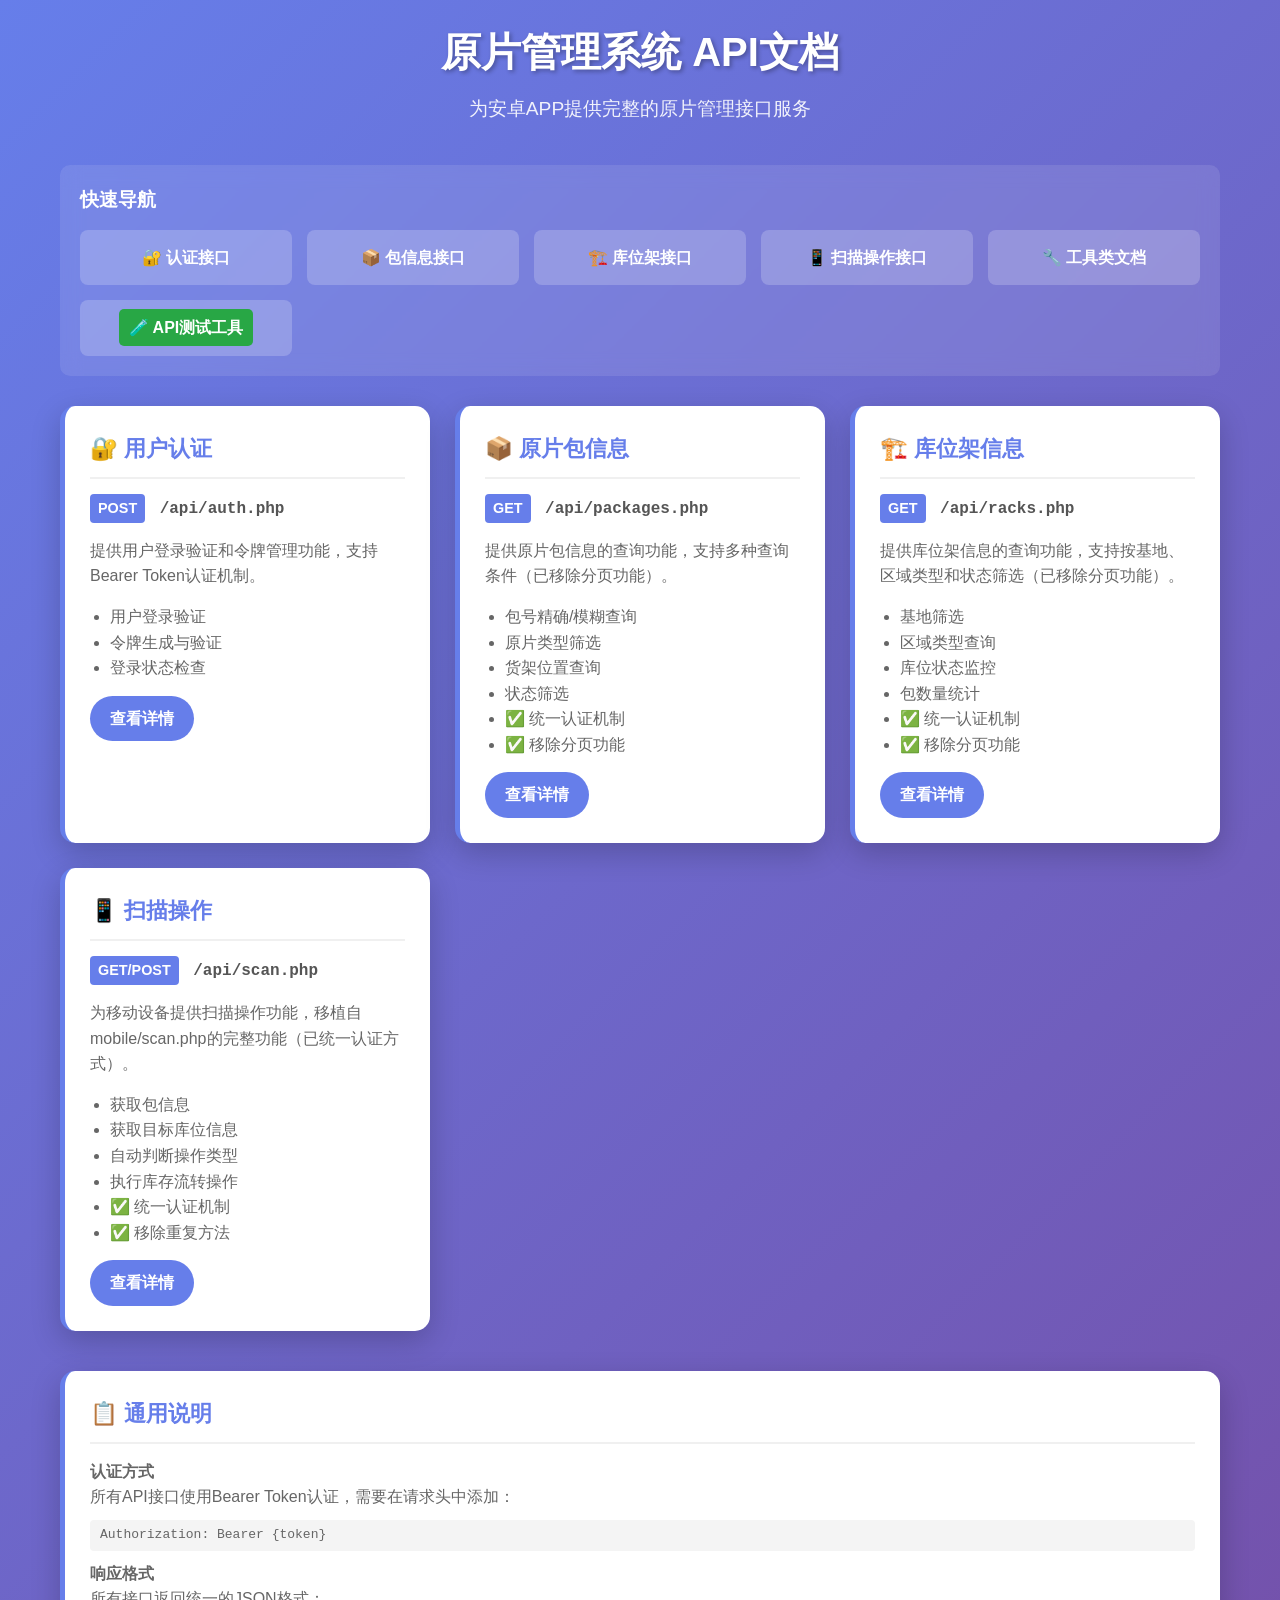
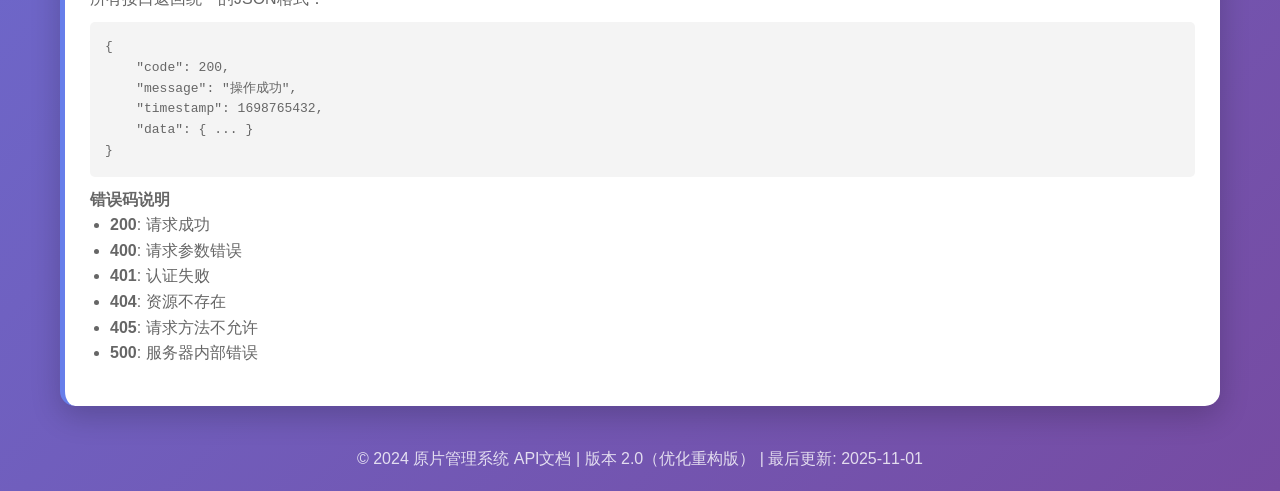
==== api/index.html @ ea099e72 "增加API" ====
<!DOCTYPE html>
<html lang="zh-CN">
<head>
    <meta charset="UTF-8">
    <meta name="viewport" content="width=device-width, initial-scale=1.0">
    <title>原片管理系统 - API文档</title>
    <style>
        * {
            margin: 0;
            padding: 0;
            box-sizing: border-box;
        }
        
        body {
            font-family: 'Segoe UI', Tahoma, Geneva, Verdana, sans-serif;
            line-height: 1.6;
            color: #333;
            background: linear-gradient(135deg, #667eea 0%, #764ba2 100%);
            min-height: 100vh;
        }
        
        .container {
            max-width: 1200px;
            margin: 0 auto;
            padding: 20px;
        }
        
        .header {
            text-align: center;
            margin-bottom: 40px;
            color: white;
        }
        
        .header h1 {
            font-size: 2.5rem;
            margin-bottom: 10px;
            text-shadow: 2px 2px 4px rgba(0,0,0,0.3);
        }
        
        .header p {
            font-size: 1.2rem;
            opacity: 0.9;
        }
        
        .api-grid {
            display: grid;
            grid-template-columns: repeat(auto-fit, minmax(350px, 1fr));
            gap: 25px;
            margin-bottom: 40px;
        }
        
        .api-card {
            background: white;
            border-radius: 15px;
            padding: 25px;
            box-shadow: 0 10px 30px rgba(0,0,0,0.2);
            transition: transform 0.3s ease, box-shadow 0.3s ease;
            border-left: 5px solid #667eea;
        }
        
        .api-card:hover {
            transform: translateY(-5px);
            box-shadow: 0 15px 40px rgba(0,0,0,0.3);
        }
        
        .api-card h3 {
            color: #667eea;
            margin-bottom: 15px;
            font-size: 1.4rem;
            border-bottom: 2px solid #f0f0f0;
            padding-bottom: 10px;
        }
        
        .api-info {
            margin-bottom: 15px;
        }
        
        .api-info .method {
            display: inline-block;
            background: #667eea;
            color: white;
            padding: 3px 8px;
            border-radius: 4px;
            font-size: 0.9rem;
            font-weight: bold;
            margin-right: 10px;
        }
        
        .api-info .endpoint {
            font-family: 'Courier New', monospace;
            color: #555;
            font-weight: bold;
        }
        
        .api-description {
            color: #666;
            margin-bottom: 15px;
        }
        
        .btn {
            display: inline-block;
            background: #667eea;
            color: white;
            padding: 10px 20px;
            border-radius: 25px;
            text-decoration: none;
            font-weight: bold;
            transition: background 0.3s ease;
            border: none;
            cursor: pointer;
        }
        
        .btn:hover {
            background: #5a6fd8;
        }
        
        .footer {
            text-align: center;
            color: white;
            margin-top: 40px;
            opacity: 0.8;
        }
        
        .quick-links {
            background: rgba(255,255,255,0.1);
            border-radius: 10px;
            padding: 20px;
            margin-bottom: 30px;
            backdrop-filter: blur(10px);
        }
        
        .quick-links h3 {
            color: white;
            margin-bottom: 15px;
        }
        
        .link-grid {
            display: grid;
            grid-template-columns: repeat(auto-fit, minmax(200px, 1fr));
            gap: 15px;
        }
        
        .link-item {
            background: rgba(255,255,255,0.2);
            padding: 15px;
            border-radius: 8px;
            text-align: center;
            transition: background 0.3s ease;
        }
        
        .link-item:hover {
            background: rgba(255,255,255,0.3);
        }
        
        .link-item a {
            color: white;
            text-decoration: none;
            font-weight: bold;
        }
        
        @media (max-width: 768px) {
            .api-grid {
                grid-template-columns: 1fr;
            }
            
            .header h1 {
                font-size: 2rem;
            }
        }
    </style>
</head>
<body>
    <div class="container">
        <div class="header">
            <h1>原片管理系统 API文档</h1>
            <p>为安卓APP提供完整的原片管理接口服务</p>
        </div>
        
        <div class="quick-links">
            <h3>快速导航</h3>
            <div class="link-grid">
                <div class="link-item">
                    <a href="auth.html">🔐 认证接口</a>
                </div>
                <div class="link-item">
                    <a href="packages.html">📦 包信息接口</a>
                </div>
                <div class="link-item">
                    <a href="racks.html">🏗️ 库位架接口</a>
                </div>
                <div class="link-item">
                    <a href="scan.html">📱 扫描操作接口</a>
                </div>
                <div class="link-item">
                    <a href="apicommon.html">🔧 工具类文档</a>
                </div>
                <div class="link-item">
                    <a href="test_package_query.html" style="background: #28a745; color: white; padding: 10px; border-radius: 5px;">🧪 API测试工具</a>
                </div>
            </div>
        </div>
        
        <div class="api-grid">
            <div class="api-card">
                <h3>🔐 用户认证</h3>
                <div class="api-info">
                    <span class="method">POST</span>
                    <span class="endpoint">/api/auth.php</span>
                </div>
                <div class="api-description">
                    提供用户登录验证和令牌管理功能，支持Bearer Token认证机制。
                </div>
                <ul style="color: #666; margin-left: 20px; margin-bottom: 15px;">
                    <li>用户登录验证</li>
                    <li>令牌生成与验证</li>
                    <li>登录状态检查</li>
                </ul>
                <a href="auth.html" class="btn">查看详情</a>
            </div>
            
                <div class="api-card">
                <h3>📦 原片包信息</h3>
                <div class="api-info">
                    <span class="method">GET</span>
                    <span class="endpoint">/api/packages.php</span>
                </div>
                <div class="api-description">
                    提供原片包信息的查询功能，支持多种查询条件（已移除分页功能）。
                </div>
                <ul style="color: #666; margin-left: 20px; margin-bottom: 15px;">
                    <li>包号精确/模糊查询</li>
                    <li>原片类型筛选</li>
                    <li>货架位置查询</li>
                    <li>状态筛选</li>
                    <li>✅ 统一认证机制</li>
                    <li>✅ 移除分页功能</li>
                </ul>
                <a href="packages.html" class="btn">查看详情</a>
            </div>
            
            <div class="api-card">
                <h3>🏗️ 库位架信息</h3>
                <div class="api-info">
                    <span class="method">GET</span>
                    <span class="endpoint">/api/racks.php</span>
                </div>
                <div class="api-description">
                    提供库位架信息的查询功能，支持按基地、区域类型和状态筛选（已移除分页功能）。
                </div>
                <ul style="color: #666; margin-left: 20px; margin-bottom: 15px;">
                    <li>基地筛选</li>
                    <li>区域类型查询</li>
                    <li>库位状态监控</li>
                    <li>包数量统计</li>
                    <li>✅ 统一认证机制</li>
                    <li>✅ 移除分页功能</li>
                </ul>
                <a href="racks.html" class="btn">查看详情</a>
            </div>
            
            <div class="api-card">
                <h3>📱 扫描操作</h3>
                <div class="api-info">
                    <span class="method">GET/POST</span>
                    <span class="endpoint">/api/scan.php</span>
                </div>
                <div class="api-description">
                    为移动设备提供扫描操作功能，移植自mobile/scan.php的完整功能（已统一认证方式）。
                </div>
                <ul style="color: #666; margin-left: 20px; margin-bottom: 15px;">
                    <li>获取包信息</li>
                    <li>获取目标库位信息</li>
                    <li>自动判断操作类型</li>
                    <li>执行库存流转操作</li>
                    <li>✅ 统一认证机制</li>
                    <li>✅ 移除重复方法</li>
                </ul>
                <a href="scan.html" class="btn">查看详情</a>
            </div>
        </div>
        
        <div class="api-card">
            <h3>📋 通用说明</h3>
            <div class="api-description">
                <h4>认证方式</h4>
                <p>所有API接口使用Bearer Token认证，需要在请求头中添加：</p>
                <code style="background: #f4f4f4; padding: 5px 10px; border-radius: 4px; display: block; margin: 10px 0;">
                    Authorization: Bearer {token}
                </code>
                
                <h4>响应格式</h4>
                <p>所有接口返回统一的JSON格式：</p>
                <pre style="background: #f4f4f4; padding: 15px; border-radius: 5px; overflow-x: auto; margin: 10px 0;">
{
    "code": 200,
    "message": "操作成功",
    "timestamp": 1698765432,
    "data": { ... }
}</pre>
                
                <h4>错误码说明</h4>
                <ul style="color: #666; margin-left: 20px;">
                    <li><strong>200</strong>: 请求成功</li>
                    <li><strong>400</strong>: 请求参数错误</li>
                    <li><strong>401</strong>: 认证失败</li>
                    <li><strong>404</strong>: 资源不存在</li>
                    <li><strong>405</strong>: 请求方法不允许</li>
                    <li><strong>500</strong>: 服务器内部错误</li>
                </ul>
            </div>
        </div>
        
        <div class="footer">
            <p>© 2024 原片管理系统 API文档 | 版本 2.0（优化重构版） | 最后更新: 2025-11-01</p>
        </div>
    </div>
</body>
</html>
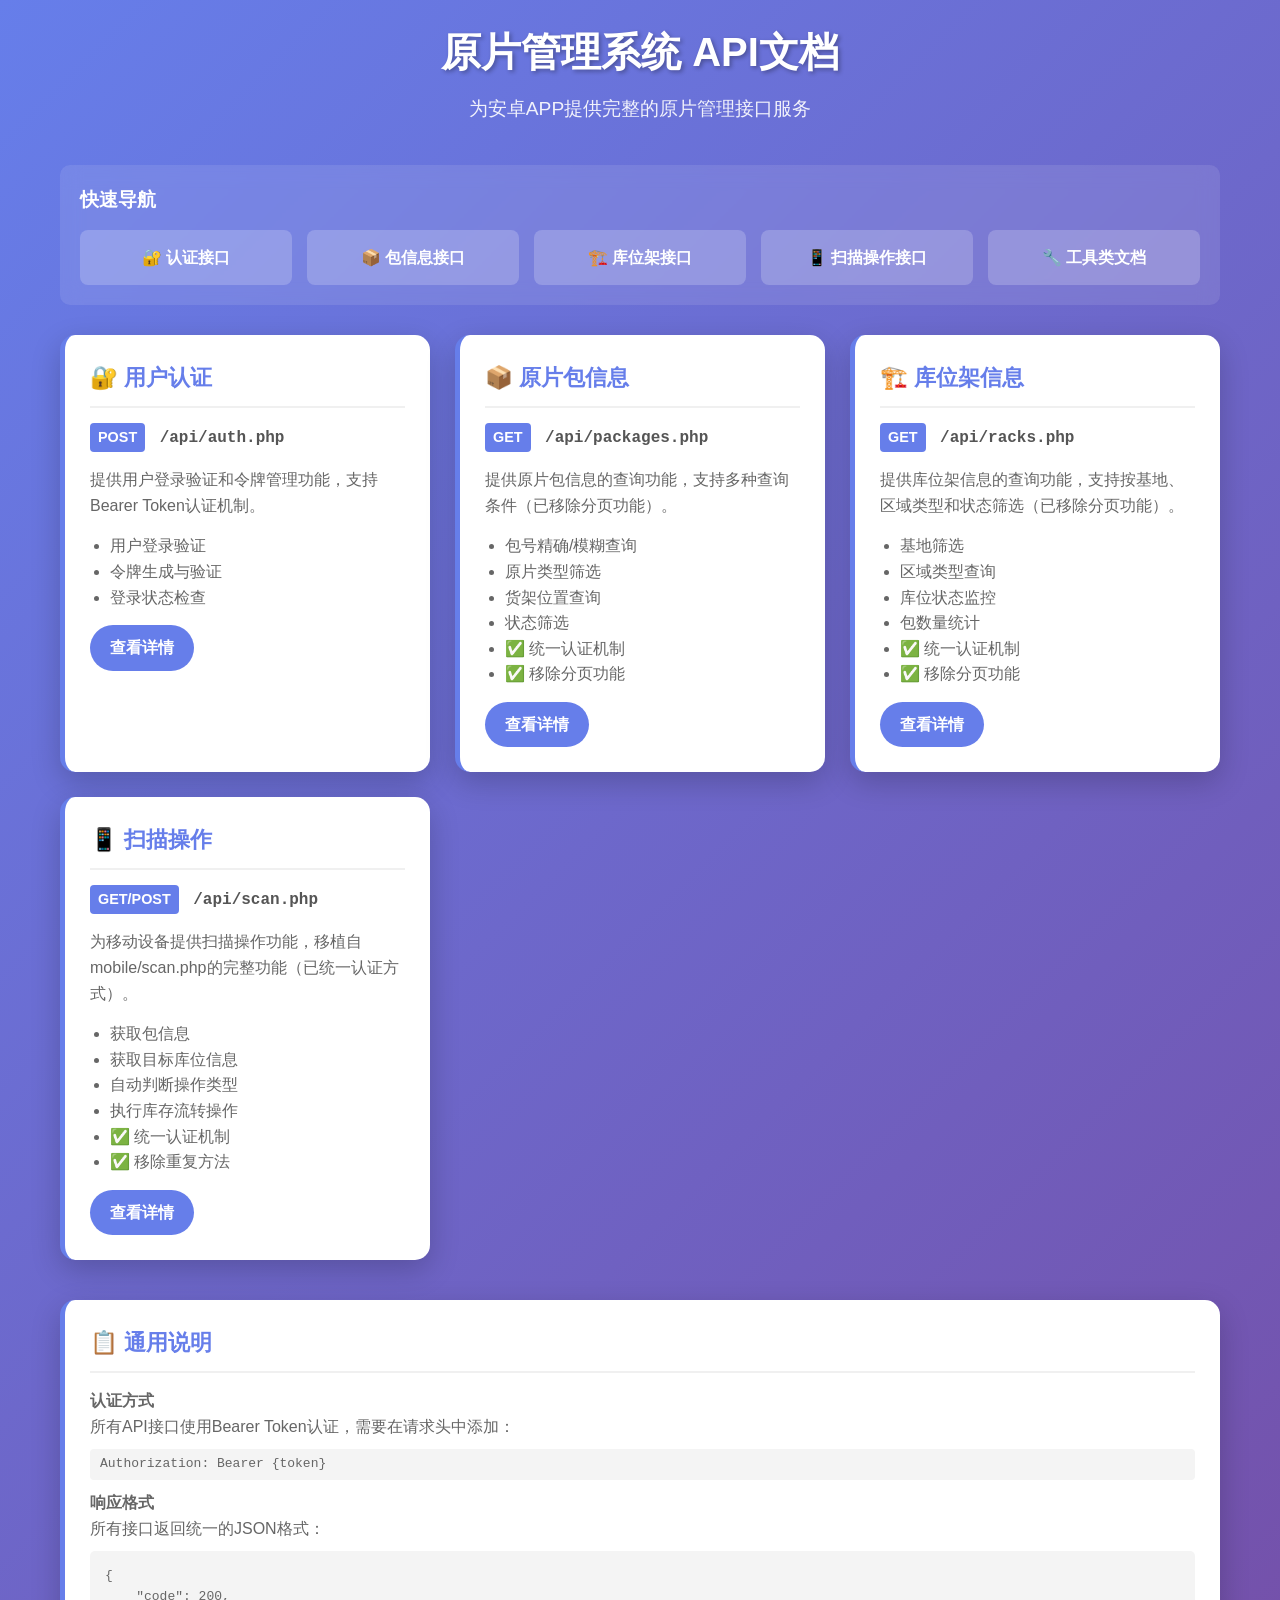
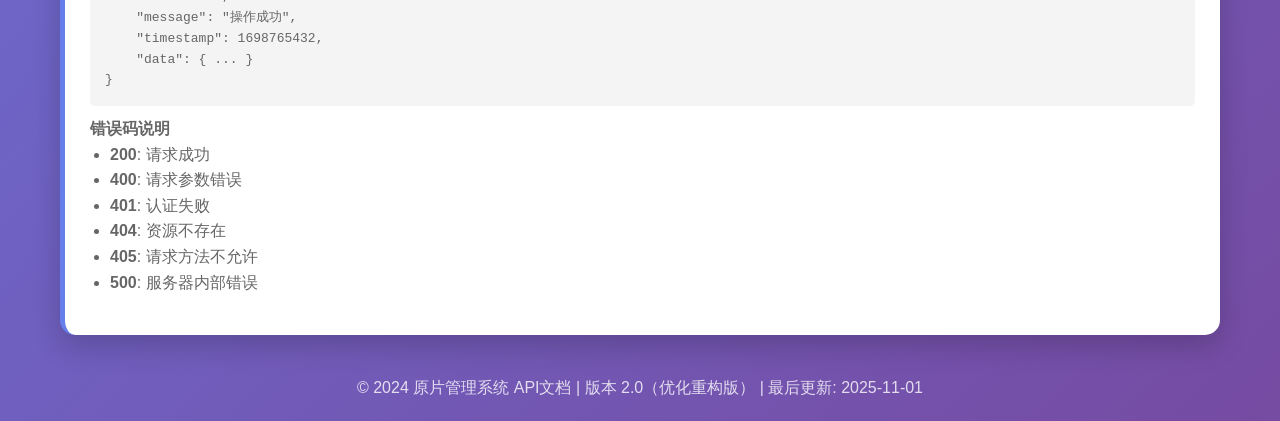
==== commit a876cd03: "modified:   api/index.html modified:   readme.txt" ====
--- a/api/index.html
+++ b/api/index.html
@@ -193,9 +193,6 @@
                 </div>
                 <div class="link-item">
                     <a href="apicommon.html">🔧 工具类文档</a>
-                </div>
-                <div class="link-item">
-                    <a href="test_package_query.html" style="background: #28a745; color: white; padding: 10px; border-radius: 5px;">🧪 API测试工具</a>
                 </div>
             </div>
         </div>
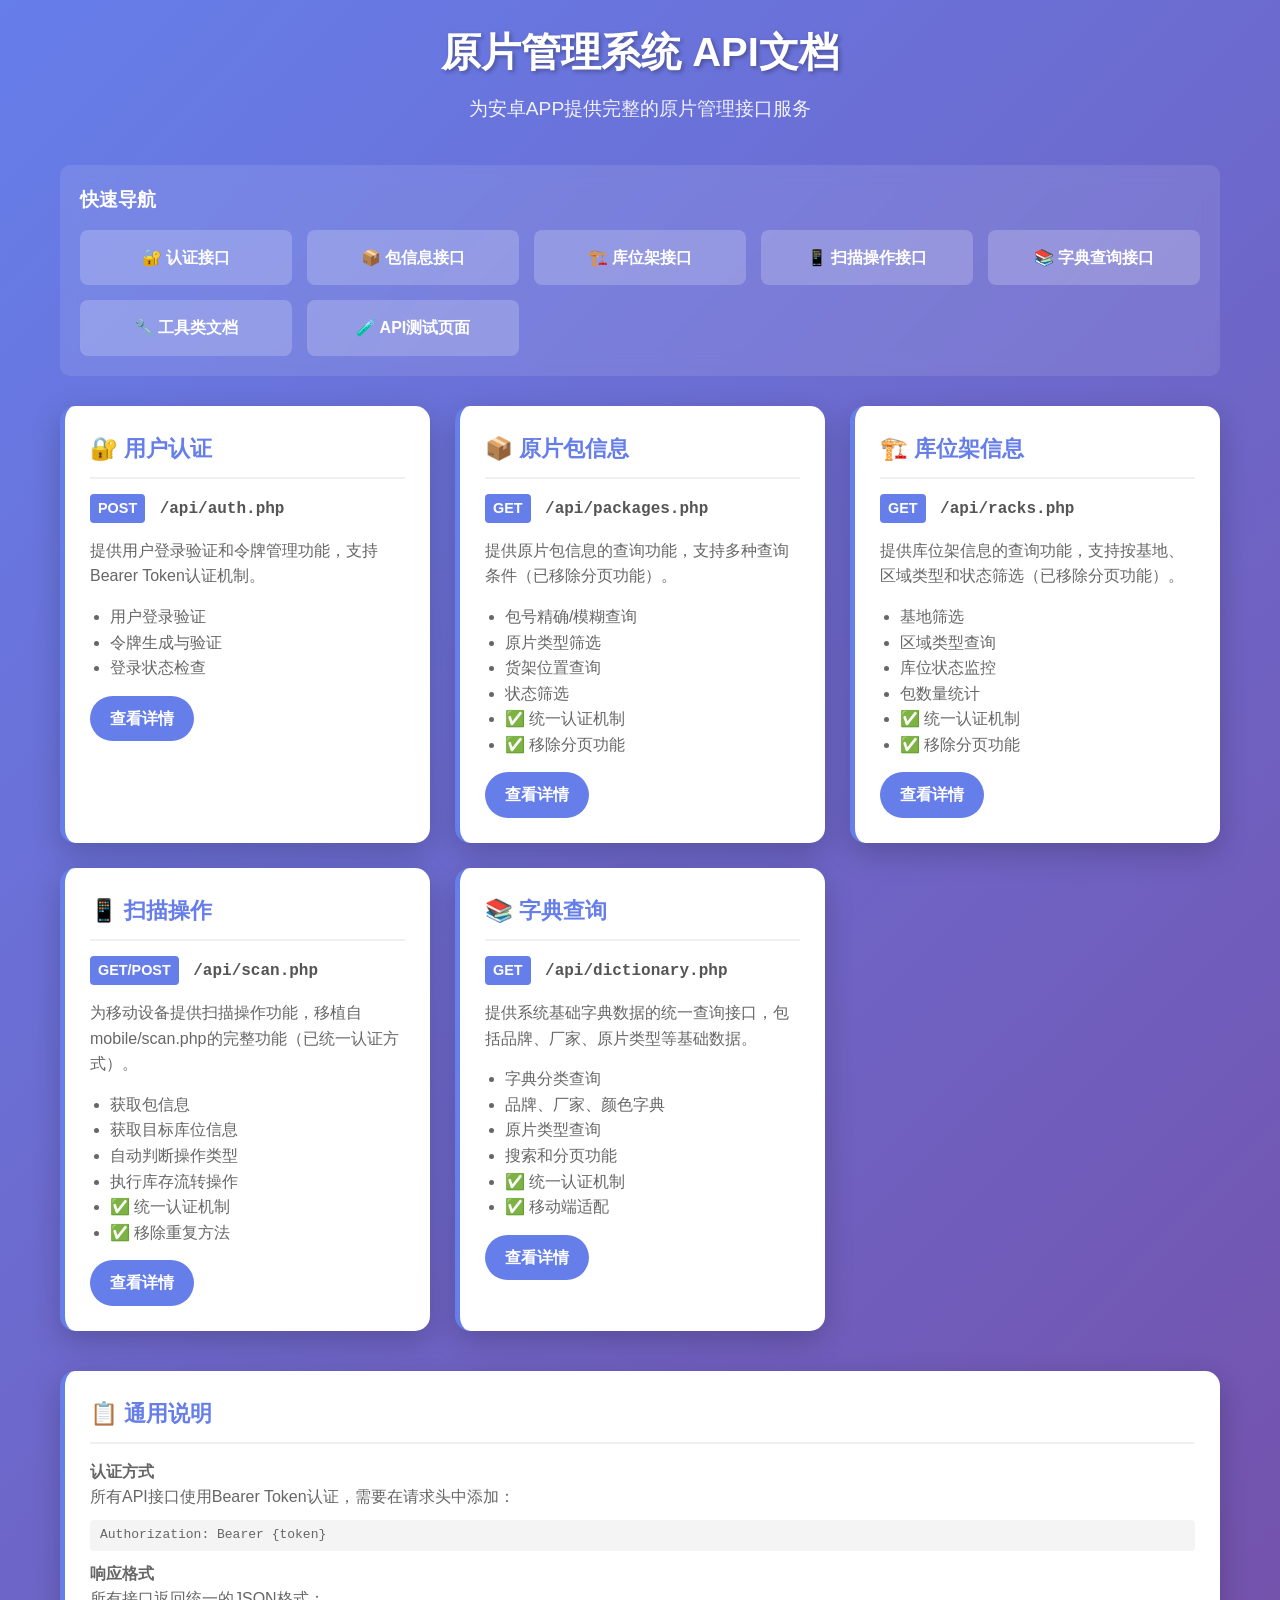
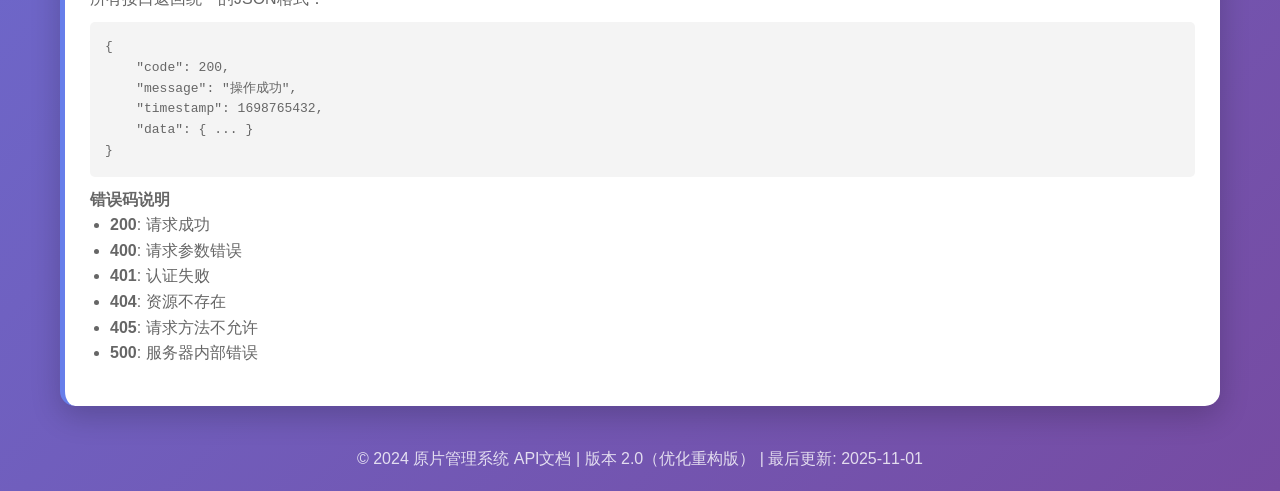
==== commit 2066a94d: "commit 2" ====
--- a/api/index.html
+++ b/api/index.html
@@ -192,7 +192,13 @@
                     <a href="scan.html">📱 扫描操作接口</a>
                 </div>
                 <div class="link-item">
+                    <a href="dictionary.html">📚 字典查询接口</a>
+                </div>
+                <div class="link-item">
                     <a href="apicommon.html">🔧 工具类文档</a>
+                </div>
+                <div class="link-item">
+                    <a href="test.html">🧪 API测试页面</a>
                 </div>
             </div>
         </div>
@@ -273,6 +279,26 @@
                     <li>✅ 移除重复方法</li>
                 </ul>
                 <a href="scan.html" class="btn">查看详情</a>
+            </div>
+            
+            <div class="api-card">
+                <h3>📚 字典查询</h3>
+                <div class="api-info">
+                    <span class="method">GET</span>
+                    <span class="endpoint">/api/dictionary.php</span>
+                </div>
+                <div class="api-description">
+                    提供系统基础字典数据的统一查询接口，包括品牌、厂家、原片类型等基础数据。
+                </div>
+                <ul style="color: #666; margin-left: 20px; margin-bottom: 15px;">
+                    <li>字典分类查询</li>
+                    <li>品牌、厂家、颜色字典</li>
+                    <li>原片类型查询</li>
+                    <li>搜索和分页功能</li>
+                    <li>✅ 统一认证机制</li>
+                    <li>✅ 移动端适配</li>
+                </ul>
+                <a href="dictionary.html" class="btn">查看详情</a>
             </div>
         </div>
         
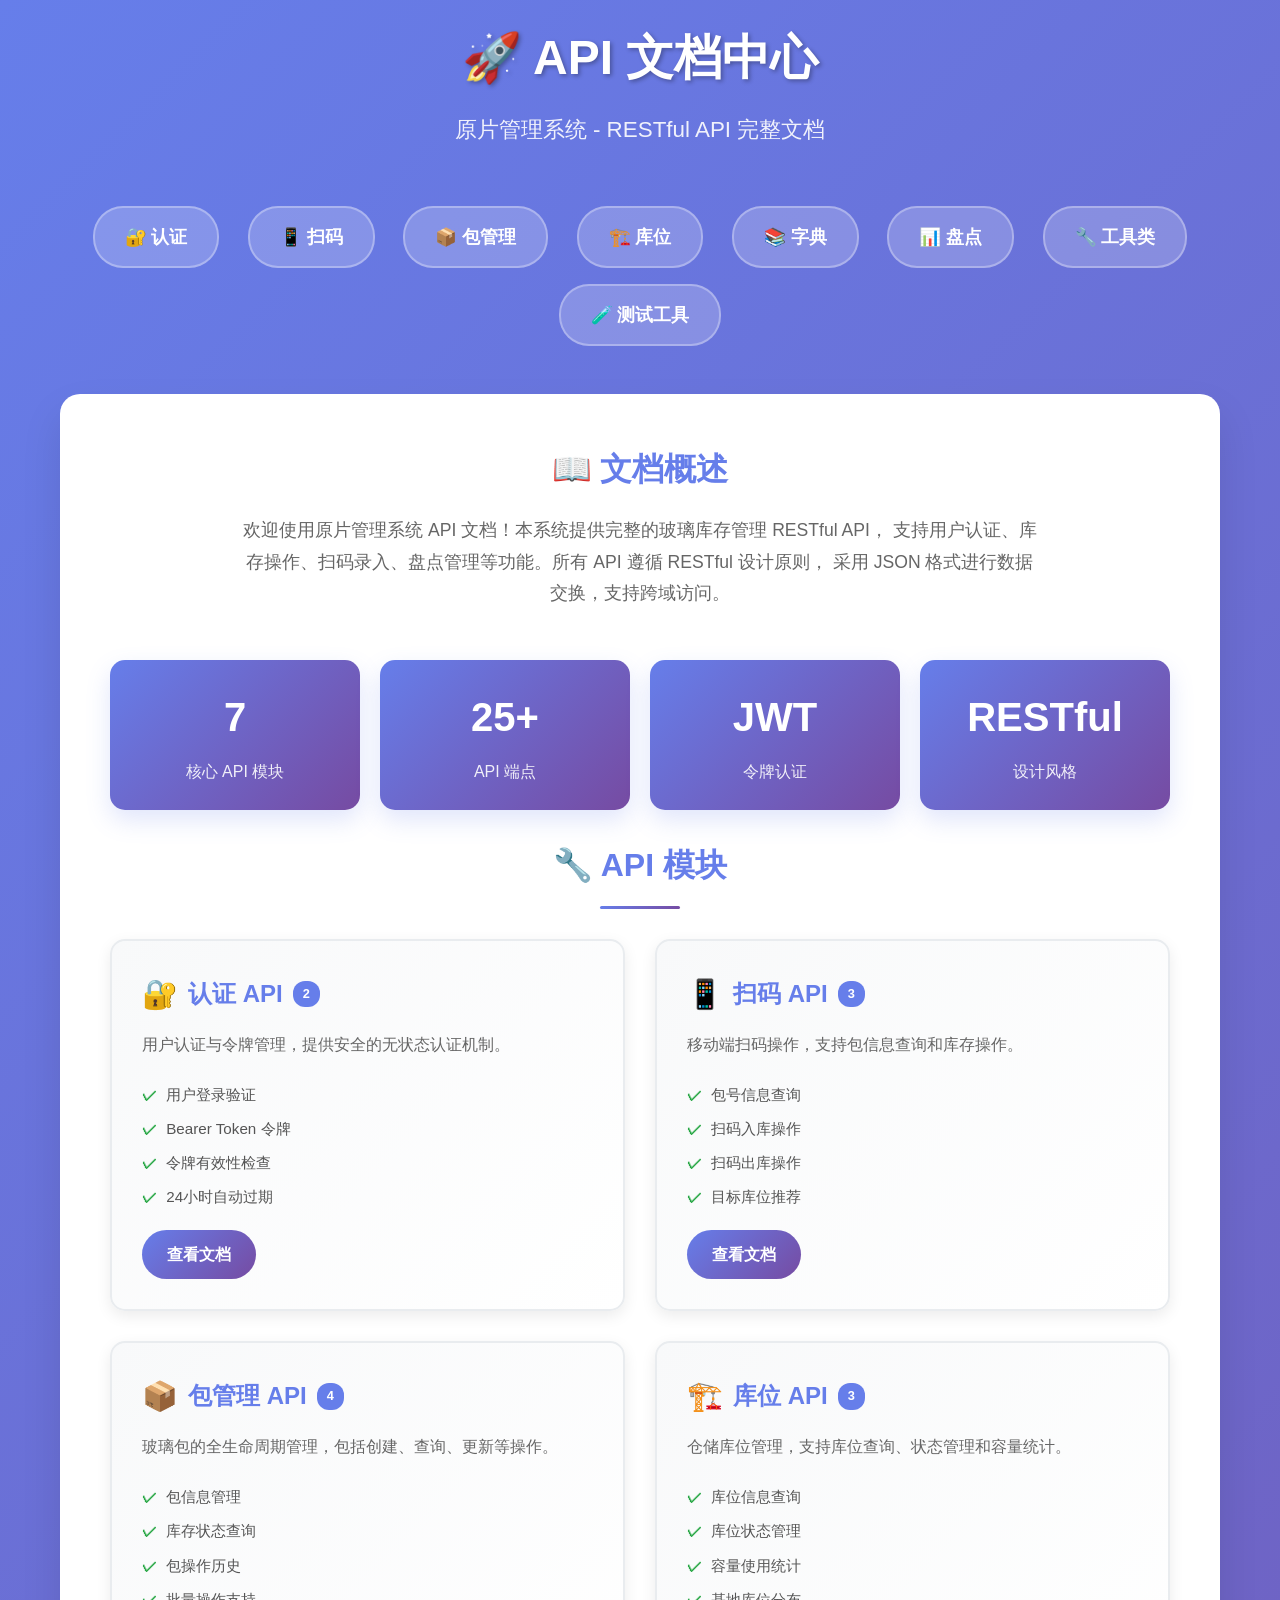
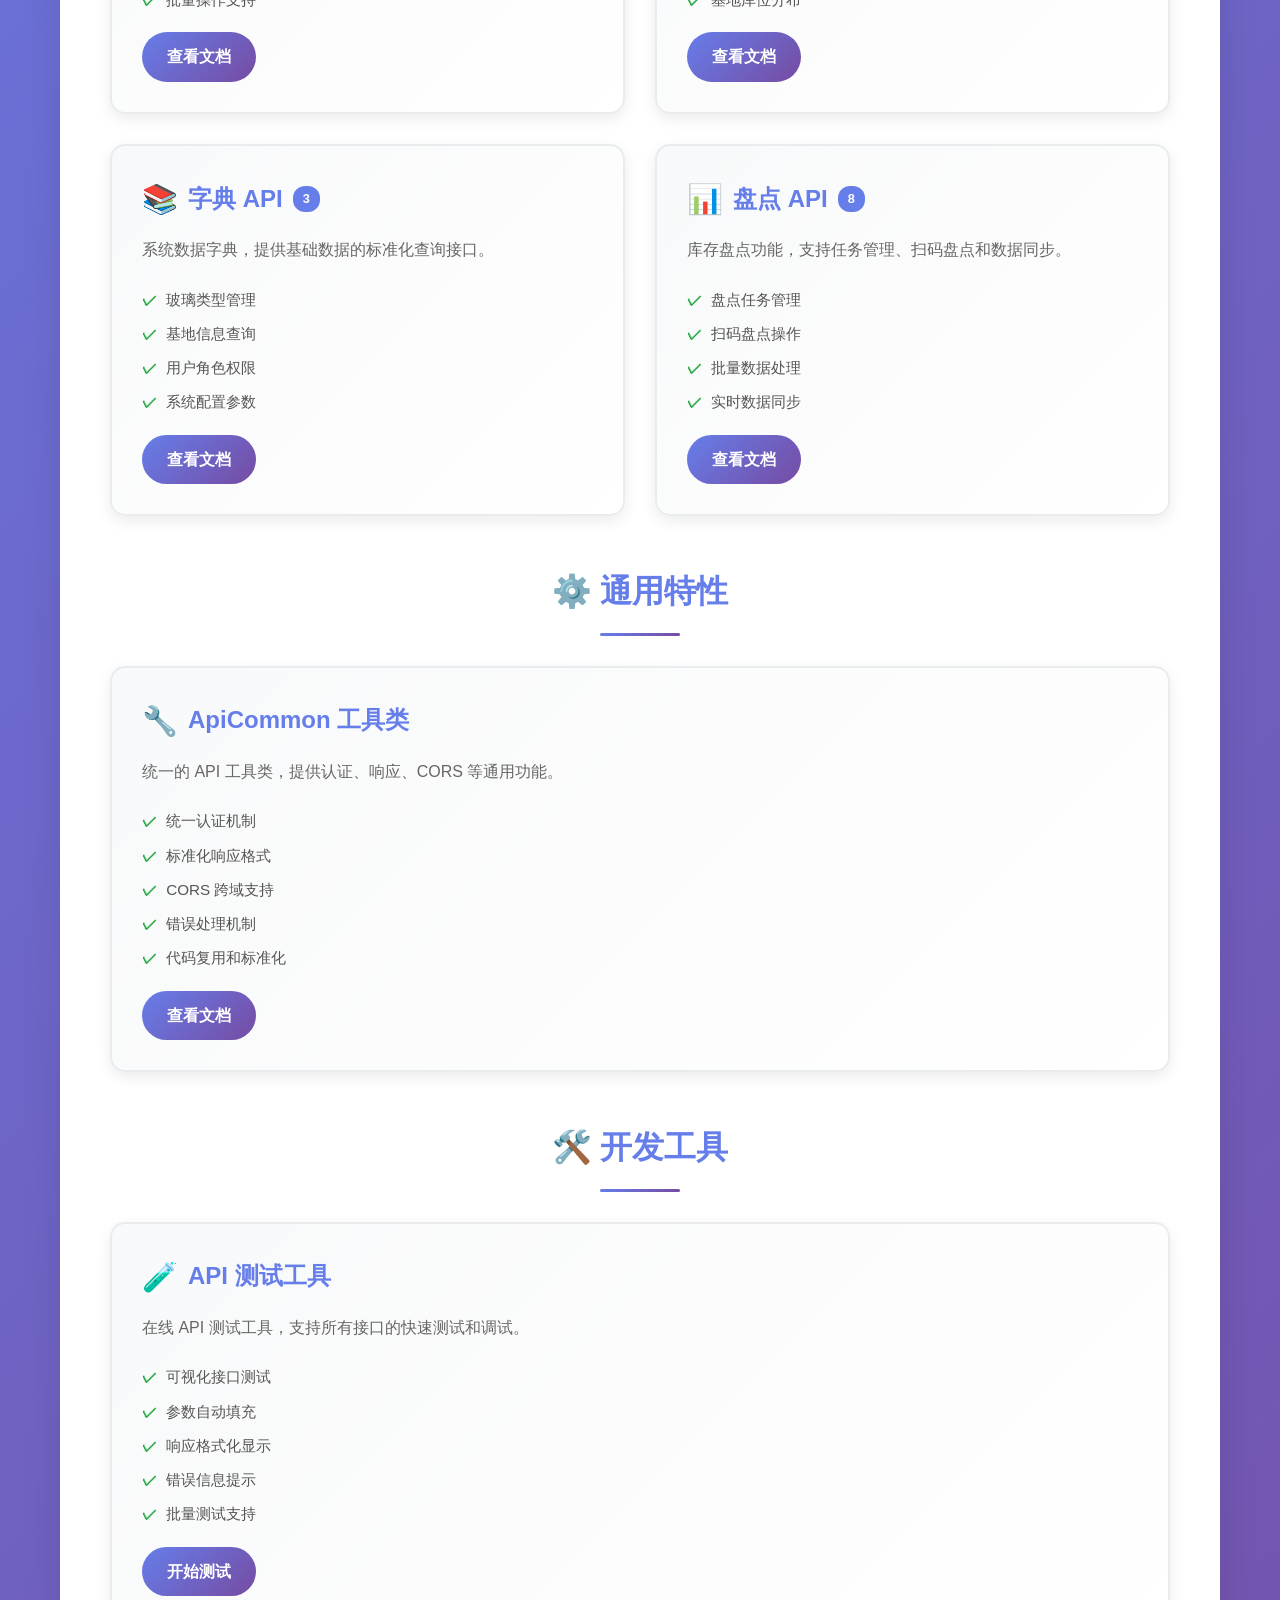
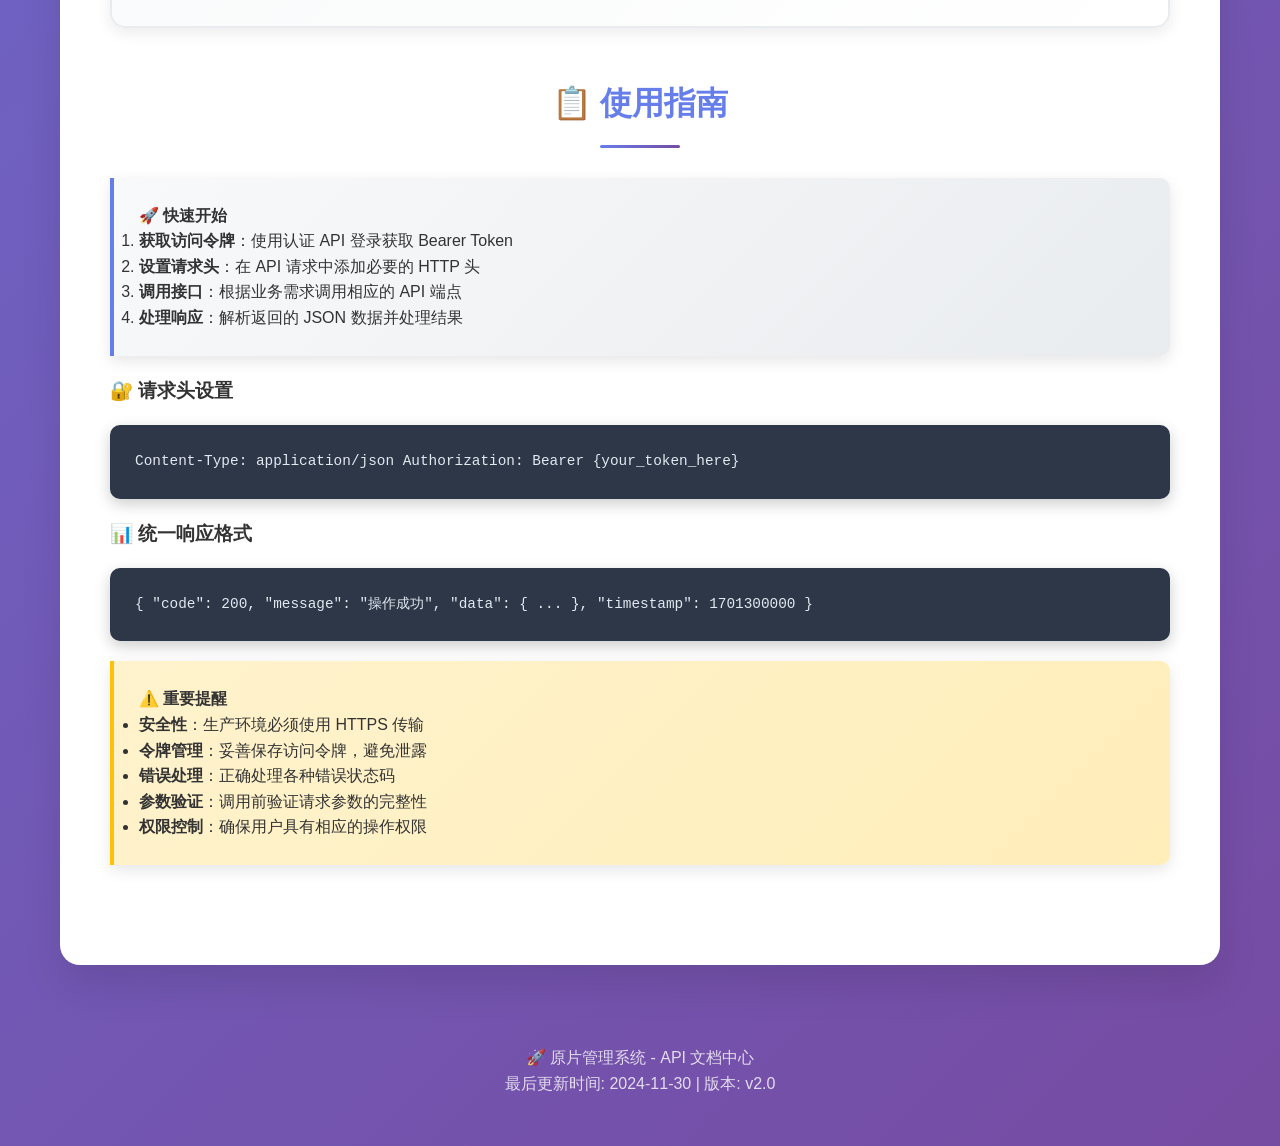
==== commit ff348c1b: "1.盘点功能bug修复 2.api补充" ====
--- a/api/index.html
+++ b/api/index.html
@@ -3,7 +3,7 @@
 <head>
     <meta charset="UTF-8">
     <meta name="viewport" content="width=device-width, initial-scale=1.0">
-    <title>原片管理系统 - API文档</title>
+    <title>API 文档中心 - 原片管理系统</title>
     <style>
         * {
             margin: 0;
@@ -27,144 +27,291 @@
         
         .header {
             text-align: center;
+            margin-bottom: 50px;
+            color: white;
+            animation: fadeInDown 1s ease;
+        }
+        
+        .header h1 {
+            font-size: 3rem;
+            margin-bottom: 15px;
+            text-shadow: 2px 2px 4px rgba(0,0,0,0.3);
+            font-weight: 700;
+        }
+        
+        .header p {
+            font-size: 1.4rem;
+            opacity: 0.9;
+            font-weight: 300;
+        }
+        
+        .nav {
+            text-align: center;
             margin-bottom: 40px;
+        }
+        
+        .nav a {
+            display: inline-block;
+            background: rgba(255,255,255,0.2);
             color: white;
-        }
-        
-        .header h1 {
-            font-size: 2.5rem;
-            margin-bottom: 10px;
-            text-shadow: 2px 2px 4px rgba(0,0,0,0.3);
-        }
-        
-        .header p {
-            font-size: 1.2rem;
-            opacity: 0.9;
+            padding: 15px 30px;
+            border-radius: 30px;
+            text-decoration: none;
+            font-weight: bold;
+            margin: 8px 12px;
+            transition: all 0.3s ease;
+            border: 2px solid rgba(255,255,255,0.3);
+            font-size: 1.1rem;
+        }
+        
+        .nav a:hover {
+            background: rgba(255,255,255,0.3);
+            transform: translateY(-3px);
+            box-shadow: 0 10px 25px rgba(0,0,0,0.2);
+        }
+        
+        .content {
+            background: white;
+            border-radius: 20px;
+            padding: 50px;
+            box-shadow: 0 20px 40px rgba(0,0,0,0.1);
+            animation: fadeInUp 1s ease;
+        }
+        
+        .intro {
+            text-align: center;
+            margin-bottom: 50px;
+        }
+        
+        .intro h2 {
+            color: #667eea;
+            margin-bottom: 20px;
+            font-size: 2rem;
+        }
+        
+        .intro p {
+            font-size: 1.1rem;
+            color: #666;
+            max-width: 800px;
+            margin: 0 auto;
+            line-height: 1.8;
         }
         
         .api-grid {
             display: grid;
             grid-template-columns: repeat(auto-fit, minmax(350px, 1fr));
-            gap: 25px;
+            gap: 30px;
             margin-bottom: 40px;
         }
         
         .api-card {
-            background: white;
+            background: linear-gradient(135deg, #f8f9fa 0%, #ffffff 100%);
+            border: 2px solid #e9ecef;
             border-radius: 15px;
-            padding: 25px;
-            box-shadow: 0 10px 30px rgba(0,0,0,0.2);
-            transition: transform 0.3s ease, box-shadow 0.3s ease;
-            border-left: 5px solid #667eea;
+            padding: 30px;
+            transition: all 0.3s ease;
+            box-shadow: 0 5px 15px rgba(0,0,0,0.08);
         }
         
         .api-card:hover {
             transform: translateY(-5px);
-            box-shadow: 0 15px 40px rgba(0,0,0,0.3);
+            box-shadow: 0 15px 35px rgba(102, 126, 234, 0.15);
+            border-color: #667eea;
         }
         
         .api-card h3 {
             color: #667eea;
             margin-bottom: 15px;
-            font-size: 1.4rem;
-            border-bottom: 2px solid #f0f0f0;
-            padding-bottom: 10px;
-        }
-        
-        .api-info {
-            margin-bottom: 15px;
-        }
-        
-        .api-info .method {
-            display: inline-block;
+            font-size: 1.5rem;
+            display: flex;
+            align-items: center;
+        }
+        
+        .api-card h3 .icon {
+            margin-right: 10px;
+            font-size: 1.8rem;
+        }
+        
+        .api-card p {
+            color: #666;
+            margin-bottom: 20px;
+            line-height: 1.6;
+        }
+        
+        .api-card .endpoint-count {
             background: #667eea;
             color: white;
-            padding: 3px 8px;
-            border-radius: 4px;
-            font-size: 0.9rem;
+            padding: 3px 10px;
+            border-radius: 12px;
+            font-size: 0.8rem;
+            margin-left: 10px;
+        }
+        
+        .api-card .features {
+            list-style: none;
+            margin: 0;
+            padding: 0;
+        }
+        
+        .api-card .features li {
+            padding: 5px 0;
+            color: #555;
+            font-size: 0.95rem;
+        }
+        
+        .api-card .features li:before {
+            content: "✓ ";
+            color: #28a745;
             font-weight: bold;
-            margin-right: 10px;
-        }
-        
-        .api-info .endpoint {
-            font-family: 'Courier New', monospace;
-            color: #555;
-            font-weight: bold;
-        }
-        
-        .api-description {
-            color: #666;
-            margin-bottom: 15px;
-        }
-        
-        .btn {
+            margin-right: 5px;
+        }
+        
+        .api-card .btn {
             display: inline-block;
-            background: #667eea;
+            background: linear-gradient(135deg, #667eea 0%, #764ba2 100%);
             color: white;
-            padding: 10px 20px;
+            padding: 12px 25px;
             border-radius: 25px;
             text-decoration: none;
             font-weight: bold;
-            transition: background 0.3s ease;
-            border: none;
-            cursor: pointer;
-        }
-        
-        .btn:hover {
-            background: #5a6fd8;
+            transition: all 0.3s ease;
+            margin-top: 15px;
+        }
+        
+        .api-card .btn:hover {
+            transform: translateY(-2px);
+            box-shadow: 0 5px 15px rgba(102, 126, 234, 0.3);
+        }
+        
+        .section {
+            margin-bottom: 50px;
+        }
+        
+        .section h2 {
+            color: #667eea;
+            margin-bottom: 30px;
+            font-size: 2rem;
+            text-align: center;
+            position: relative;
+        }
+        
+        .section h2:after {
+            content: '';
+            display: block;
+            width: 80px;
+            height: 3px;
+            background: linear-gradient(135deg, #667eea 0%, #764ba2 100%);
+            margin: 15px auto;
+            border-radius: 2px;
+        }
+        
+        .info-box {
+            background: linear-gradient(135deg, #f8f9fa 0%, #e9ecef 100%);
+            border-left: 4px solid #667eea;
+            padding: 25px;
+            margin: 20px 0;
+            border-radius: 0 10px 10px 0;
+            box-shadow: 0 5px 15px rgba(0,0,0,0.1);
+        }
+        
+        .warning-box {
+            background: linear-gradient(135deg, #fff3cd 0%, #ffeeba 100%);
+            border-left: 4px solid #ffc107;
+            padding: 25px;
+            margin: 20px 0;
+            border-radius: 0 10px 10px 0;
+            box-shadow: 0 5px 15px rgba(0,0,0,0.1);
+        }
+        
+        .code-block {
+            background: #2d3748;
+            color: #e2e8f0;
+            border-radius: 10px;
+            padding: 25px;
+            margin: 20px 0;
+            overflow-x: auto;
+            font-family: 'Consolas', 'Monaco', 'Courier New', monospace;
+            font-size: 0.9rem;
+            box-shadow: 0 5px 15px rgba(0,0,0,0.2);
+        }
+        
+        .stats {
+            display: grid;
+            grid-template-columns: repeat(auto-fit, minmax(200px, 1fr));
+            gap: 20px;
+            margin: 30px 0;
+        }
+        
+        .stat-card {
+            background: linear-gradient(135deg, #667eea 0%, #764ba2 100%);
+            color: white;
+            padding: 25px;
+            border-radius: 15px;
+            text-align: center;
+            box-shadow: 0 10px 25px rgba(102, 126, 234, 0.2);
+        }
+        
+        .stat-card .number {
+            font-size: 2.5rem;
+            font-weight: bold;
+            margin-bottom: 10px;
+        }
+        
+        .stat-card .label {
+            font-size: 1rem;
+            opacity: 0.9;
         }
         
         .footer {
             text-align: center;
+            margin-top: 50px;
+            padding: 30px;
             color: white;
-            margin-top: 40px;
             opacity: 0.8;
         }
         
-        .quick-links {
-            background: rgba(255,255,255,0.1);
-            border-radius: 10px;
-            padding: 20px;
-            margin-bottom: 30px;
-            backdrop-filter: blur(10px);
-        }
-        
-        .quick-links h3 {
-            color: white;
-            margin-bottom: 15px;
-        }
-        
-        .link-grid {
-            display: grid;
-            grid-template-columns: repeat(auto-fit, minmax(200px, 1fr));
-            gap: 15px;
-        }
-        
-        .link-item {
-            background: rgba(255,255,255,0.2);
-            padding: 15px;
-            border-radius: 8px;
-            text-align: center;
-            transition: background 0.3s ease;
-        }
-        
-        .link-item:hover {
-            background: rgba(255,255,255,0.3);
-        }
-        
-        .link-item a {
-            color: white;
-            text-decoration: none;
-            font-weight: bold;
+        @keyframes fadeInDown {
+            from {
+                opacity: 0;
+                transform: translateY(-30px);
+            }
+            to {
+                opacity: 1;
+                transform: translateY(0);
+            }
+        }
+        
+        @keyframes fadeInUp {
+            from {
+                opacity: 0;
+                transform: translateY(30px);
+            }
+            to {
+                opacity: 1;
+                transform: translateY(0);
+            }
         }
         
         @media (max-width: 768px) {
+            .container {
+                padding: 15px;
+            }
+            
+            .content {
+                padding: 30px 20px;
+            }
+            
+            .header h1 {
+                font-size: 2.2rem;
+            }
+            
             .api-grid {
                 grid-template-columns: 1fr;
             }
             
-            .header h1 {
-                font-size: 2rem;
+            .nav a {
+                display: block;
+                margin: 5px 0;
             }
         }
     </style>
@@ -172,169 +319,206 @@
 <body>
     <div class="container">
         <div class="header">
-            <h1>原片管理系统 API文档</h1>
-            <p>为安卓APP提供完整的原片管理接口服务</p>
+            <h1>🚀 API 文档中心</h1>
+            <p>原片管理系统 - RESTful API 完整文档</p>
         </div>
         
-        <div class="quick-links">
-            <h3>快速导航</h3>
-            <div class="link-grid">
-                <div class="link-item">
-                    <a href="auth.html">🔐 认证接口</a>
-                </div>
-                <div class="link-item">
-                    <a href="packages.html">📦 包信息接口</a>
-                </div>
-                <div class="link-item">
-                    <a href="racks.html">🏗️ 库位架接口</a>
-                </div>
-                <div class="link-item">
-                    <a href="scan.html">📱 扫描操作接口</a>
-                </div>
-                <div class="link-item">
-                    <a href="dictionary.html">📚 字典查询接口</a>
-                </div>
-                <div class="link-item">
-                    <a href="apicommon.html">🔧 工具类文档</a>
-                </div>
-                <div class="link-item">
-                    <a href="test.html">🧪 API测试页面</a>
+        <div class="nav">
+            <a href="auth.html">🔐 认证</a>
+            <a href="scan.html">📱 扫码</a>
+            <a href="packages.html">📦 包管理</a>
+            <a href="racks.html">🏗️ 库位</a>
+            <a href="dictionary.html">📚 字典</a>
+            <a href="inventory_check.html">📊 盘点</a>
+            <a href="apicommon.html">🔧 工具类</a>
+            <a href="test.html">🧪 测试工具</a>
+        </div>
+        
+        <div class="content">
+            <div class="intro">
+                <h2>📖 文档概述</h2>
+                <p>
+                    欢迎使用原片管理系统 API 文档！本系统提供完整的玻璃库存管理 RESTful API，
+                    支持用户认证、库存操作、扫码录入、盘点管理等功能。所有 API 遵循 RESTful 设计原则，
+                    采用 JSON 格式进行数据交换，支持跨域访问。
+                </p>
+            </div>
+            
+            <div class="stats">
+                <div class="stat-card">
+                    <div class="number">7</div>
+                    <div class="label">核心 API 模块</div>
+                </div>
+                <div class="stat-card">
+                    <div class="number">25+</div>
+                    <div class="label">API 端点</div>
+                </div>
+                <div class="stat-card">
+                    <div class="number">JWT</div>
+                    <div class="label">令牌认证</div>
+                </div>
+                <div class="stat-card">
+                    <div class="number">RESTful</div>
+                    <div class="label">设计风格</div>
+                </div>
+            </div>
+            
+            <div class="section">
+                <h2>🔧 API 模块</h2>
+                <div class="api-grid">
+                    <div class="api-card">
+                        <h3><span class="icon">🔐</span>认证 API <span class="endpoint-count">2</span></h3>
+                        <p>用户认证与令牌管理，提供安全的无状态认证机制。</p>
+                        <ul class="features">
+                            <li>用户登录验证</li>
+                            <li>Bearer Token 令牌</li>
+                            <li>令牌有效性检查</li>
+                            <li>24小时自动过期</li>
+                        </ul>
+                        <a href="auth.html" class="btn">查看文档</a>
+                    </div>
+                    
+                    <div class="api-card">
+                        <h3><span class="icon">📱</span>扫码 API <span class="endpoint-count">3</span></h3>
+                        <p>移动端扫码操作，支持包信息查询和库存操作。</p>
+                        <ul class="features">
+                            <li>包号信息查询</li>
+                            <li>扫码入库操作</li>
+                            <li>扫码出库操作</li>
+                            <li>目标库位推荐</li>
+                        </ul>
+                        <a href="scan.html" class="btn">查看文档</a>
+                    </div>
+                    
+                    <div class="api-card">
+                        <h3><span class="icon">📦</span>包管理 API <span class="endpoint-count">4</span></h3>
+                        <p>玻璃包的全生命周期管理，包括创建、查询、更新等操作。</p>
+                        <ul class="features">
+                            <li>包信息管理</li>
+                            <li>库存状态查询</li>
+                            <li>包操作历史</li>
+                            <li>批量操作支持</li>
+                        </ul>
+                        <a href="packages.html" class="btn">查看文档</a>
+                    </div>
+                    
+                    <div class="api-card">
+                        <h3><span class="icon">🏗️</span>库位 API <span class="endpoint-count">3</span></h3>
+                        <p>仓储库位管理，支持库位查询、状态管理和容量统计。</p>
+                        <ul class="features">
+                            <li>库位信息查询</li>
+                            <li>库位状态管理</li>
+                            <li>容量使用统计</li>
+                            <li>基地库位分布</li>
+                        </ul>
+                        <a href="racks.html" class="btn">查看文档</a>
+                    </div>
+                    
+                    <div class="api-card">
+                        <h3><span class="icon">📚</span>字典 API <span class="endpoint-count">3</span></h3>
+                        <p>系统数据字典，提供基础数据的标准化查询接口。</p>
+                        <ul class="features">
+                            <li>玻璃类型管理</li>
+                            <li>基地信息查询</li>
+                            <li>用户角色权限</li>
+                            <li>系统配置参数</li>
+                        </ul>
+                        <a href="dictionary.html" class="btn">查看文档</a>
+                    </div>
+                    
+                    <div class="api-card">
+                        <h3><span class="icon">📊</span>盘点 API <span class="endpoint-count">8</span></h3>
+                        <p>库存盘点功能，支持任务管理、扫码盘点和数据同步。</p>
+                        <ul class="features">
+                            <li>盘点任务管理</li>
+                            <li>扫码盘点操作</li>
+                            <li>批量数据处理</li>
+                            <li>实时数据同步</li>
+                        </ul>
+                        <a href="inventory_check.html" class="btn">查看文档</a>
+                    </div>
+                </div>
+            </div>
+            
+            <div class="section">
+                <h2>⚙️ 通用特性</h2>
+                
+                <div class="api-card">
+                    <h3><span class="icon">🔧</span>ApiCommon 工具类</h3>
+                    <p>统一的 API 工具类，提供认证、响应、CORS 等通用功能。</p>
+                    <ul class="features">
+                        <li>统一认证机制</li>
+                        <li>标准化响应格式</li>
+                        <li>CORS 跨域支持</li>
+                        <li>错误处理机制</li>
+                        <li>代码复用和标准化</li>
+                    </ul>
+                    <a href="apicommon.html" class="btn">查看文档</a>
+                </div>
+            </div>
+            
+            <div class="section">
+                <h2>🛠️ 开发工具</h2>
+                
+                <div class="api-card">
+                    <h3><span class="icon">🧪</span>API 测试工具</h3>
+                    <p>在线 API 测试工具，支持所有接口的快速测试和调试。</p>
+                    <ul class="features">
+                        <li>可视化接口测试</li>
+                        <li>参数自动填充</li>
+                        <li>响应格式化显示</li>
+                        <li>错误信息提示</li>
+                        <li>批量测试支持</li>
+                    </ul>
+                    <a href="test.html" class="btn">开始测试</a>
+                </div>
+            </div>
+            
+            <div class="section">
+                <h2>📋 使用指南</h2>
+                
+                <div class="info-box">
+                    <h4>🚀 快速开始</h4>
+                    <ol>
+                        <li><strong>获取访问令牌</strong>：使用认证 API 登录获取 Bearer Token</li>
+                        <li><strong>设置请求头</strong>：在 API 请求中添加必要的 HTTP 头</li>
+                        <li><strong>调用接口</strong>：根据业务需求调用相应的 API 端点</li>
+                        <li><strong>处理响应</strong>：解析返回的 JSON 数据并处理结果</li>
+                    </ol>
+                </div>
+                
+                <h3>🔐 请求头设置</h3>
+                <div class="code-block">
+Content-Type: application/json
+Authorization: Bearer {your_token_here}
+                </div>
+                
+                <h3>📊 统一响应格式</h3>
+                <div class="code-block">
+{
+  "code": 200,
+  "message": "操作成功",
+  "data": { ... },
+  "timestamp": 1701300000
+}
+                </div>
+                
+                <div class="warning-box">
+                    <h4>⚠️ 重要提醒</h4>
+                    <ul>
+                        <li><strong>安全性</strong>：生产环境必须使用 HTTPS 传输</li>
+                        <li><strong>令牌管理</strong>：妥善保存访问令牌，避免泄露</li>
+                        <li><strong>错误处理</strong>：正确处理各种错误状态码</li>
+                        <li><strong>参数验证</strong>：调用前验证请求参数的完整性</li>
+                        <li><strong>权限控制</strong>：确保用户具有相应的操作权限</li>
+                    </ul>
                 </div>
             </div>
         </div>
         
-        <div class="api-grid">
-            <div class="api-card">
-                <h3>🔐 用户认证</h3>
-                <div class="api-info">
-                    <span class="method">POST</span>
-                    <span class="endpoint">/api/auth.php</span>
-                </div>
-                <div class="api-description">
-                    提供用户登录验证和令牌管理功能，支持Bearer Token认证机制。
-                </div>
-                <ul style="color: #666; margin-left: 20px; margin-bottom: 15px;">
-                    <li>用户登录验证</li>
-                    <li>令牌生成与验证</li>
-                    <li>登录状态检查</li>
-                </ul>
-                <a href="auth.html" class="btn">查看详情</a>
-            </div>
-            
-                <div class="api-card">
-                <h3>📦 原片包信息</h3>
-                <div class="api-info">
-                    <span class="method">GET</span>
-                    <span class="endpoint">/api/packages.php</span>
-                </div>
-                <div class="api-description">
-                    提供原片包信息的查询功能，支持多种查询条件（已移除分页功能）。
-                </div>
-                <ul style="color: #666; margin-left: 20px; margin-bottom: 15px;">
-                    <li>包号精确/模糊查询</li>
-                    <li>原片类型筛选</li>
-                    <li>货架位置查询</li>
-                    <li>状态筛选</li>
-                    <li>✅ 统一认证机制</li>
-                    <li>✅ 移除分页功能</li>
-                </ul>
-                <a href="packages.html" class="btn">查看详情</a>
-            </div>
-            
-            <div class="api-card">
-                <h3>🏗️ 库位架信息</h3>
-                <div class="api-info">
-                    <span class="method">GET</span>
-                    <span class="endpoint">/api/racks.php</span>
-                </div>
-                <div class="api-description">
-                    提供库位架信息的查询功能，支持按基地、区域类型和状态筛选（已移除分页功能）。
-                </div>
-                <ul style="color: #666; margin-left: 20px; margin-bottom: 15px;">
-                    <li>基地筛选</li>
-                    <li>区域类型查询</li>
-                    <li>库位状态监控</li>
-                    <li>包数量统计</li>
-                    <li>✅ 统一认证机制</li>
-                    <li>✅ 移除分页功能</li>
-                </ul>
-                <a href="racks.html" class="btn">查看详情</a>
-            </div>
-            
-            <div class="api-card">
-                <h3>📱 扫描操作</h3>
-                <div class="api-info">
-                    <span class="method">GET/POST</span>
-                    <span class="endpoint">/api/scan.php</span>
-                </div>
-                <div class="api-description">
-                    为移动设备提供扫描操作功能，移植自mobile/scan.php的完整功能（已统一认证方式）。
-                </div>
-                <ul style="color: #666; margin-left: 20px; margin-bottom: 15px;">
-                    <li>获取包信息</li>
-                    <li>获取目标库位信息</li>
-                    <li>自动判断操作类型</li>
-                    <li>执行库存流转操作</li>
-                    <li>✅ 统一认证机制</li>
-                    <li>✅ 移除重复方法</li>
-                </ul>
-                <a href="scan.html" class="btn">查看详情</a>
-            </div>
-            
-            <div class="api-card">
-                <h3>📚 字典查询</h3>
-                <div class="api-info">
-                    <span class="method">GET</span>
-                    <span class="endpoint">/api/dictionary.php</span>
-                </div>
-                <div class="api-description">
-                    提供系统基础字典数据的统一查询接口，包括品牌、厂家、原片类型等基础数据。
-                </div>
-                <ul style="color: #666; margin-left: 20px; margin-bottom: 15px;">
-                    <li>字典分类查询</li>
-                    <li>品牌、厂家、颜色字典</li>
-                    <li>原片类型查询</li>
-                    <li>搜索和分页功能</li>
-                    <li>✅ 统一认证机制</li>
-                    <li>✅ 移动端适配</li>
-                </ul>
-                <a href="dictionary.html" class="btn">查看详情</a>
-            </div>
-        </div>
-        
-        <div class="api-card">
-            <h3>📋 通用说明</h3>
-            <div class="api-description">
-                <h4>认证方式</h4>
-                <p>所有API接口使用Bearer Token认证，需要在请求头中添加：</p>
-                <code style="background: #f4f4f4; padding: 5px 10px; border-radius: 4px; display: block; margin: 10px 0;">
-                    Authorization: Bearer {token}
-                </code>
-                
-                <h4>响应格式</h4>
-                <p>所有接口返回统一的JSON格式：</p>
-                <pre style="background: #f4f4f4; padding: 15px; border-radius: 5px; overflow-x: auto; margin: 10px 0;">
-{
-    "code": 200,
-    "message": "操作成功",
-    "timestamp": 1698765432,
-    "data": { ... }
-}</pre>
-                
-                <h4>错误码说明</h4>
-                <ul style="color: #666; margin-left: 20px;">
-                    <li><strong>200</strong>: 请求成功</li>
-                    <li><strong>400</strong>: 请求参数错误</li>
-                    <li><strong>401</strong>: 认证失败</li>
-                    <li><strong>404</strong>: 资源不存在</li>
-                    <li><strong>405</strong>: 请求方法不允许</li>
-                    <li><strong>500</strong>: 服务器内部错误</li>
-                </ul>
-            </div>
-        </div>
-        
         <div class="footer">
-            <p>© 2024 原片管理系统 API文档 | 版本 2.0（优化重构版） | 最后更新: 2025-11-01</p>
+            <p>🚀 原片管理系统 - API 文档中心</p>
+            <p>最后更新时间: 2024-11-30 | 版本: v2.0</p>
         </div>
     </div>
 </body>
